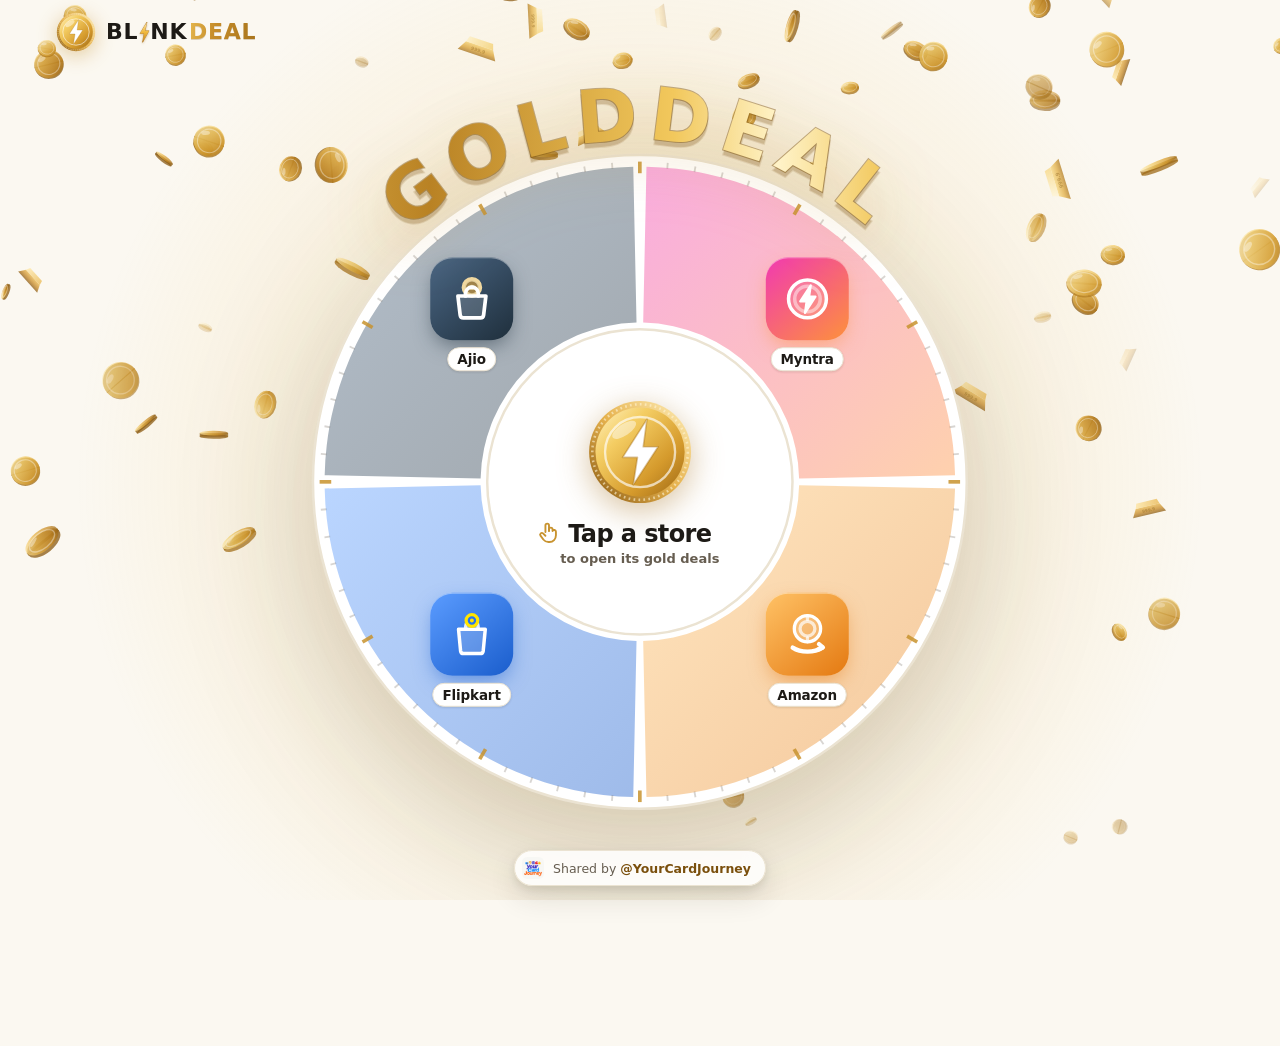
==== index.html @ 5eb225e1 "BlinkDeal hub: wheel of the four gold boards Co-Authored-By: Claude Opus 5.5 <noreply@anthropic.com>" ====
<!doctype html>
<html lang="en">
<head>
<meta charset="utf-8">
<meta name="viewport" content="width=device-width, initial-scale=1, viewport-fit=cover">
<title>BlinkDeal</title>
<meta name="description" content="Gold deals, unlocked in a blink. Myntra, Amazon, Flipkart and Ajio gold coin deals on one wheel – tap a store to see which coins beat today's gold rate.">
<link rel="canonical" href="https://blinkdeal.live/">
<meta name="theme-color" content="#fbf8f1" media="(prefers-color-scheme: light)">
<meta name="theme-color" content="#0e0c09" media="(prefers-color-scheme: dark)">

<!-- What a shared link shows (WhatsApp, Telegram, X, LinkedIn, iMessage). -->
<meta property="og:type" content="website">
<meta property="og:site_name" content="BlinkDeal">
<meta property="og:locale" content="en_IN">
<meta property="og:url" content="https://blinkdeal.live/">
<meta property="og:title" content="BlinkDeal ⚡ Gold deals, unlocked in a blink">
<meta property="og:description" content="Myntra · Amazon · Flipkart · Ajio – one tap to see which gold coins beat today's gold rate, before the deal is gone.">
<meta property="og:image" content="https://blinkdeal.live/og-image.jpg">
<meta property="og:image:type" content="image/jpeg">
<meta property="og:image:width" content="1200">
<meta property="og:image:height" content="630">
<meta property="og:image:alt" content="BlinkDeal – a gold wheel with Myntra, Amazon, Flipkart and Ajio">
<meta name="twitter:card" content="summary_large_image">
<meta name="twitter:title" content="BlinkDeal ⚡ Gold deals, unlocked in a blink">
<meta name="twitter:description" content="Myntra · Amazon · Flipkart · Ajio – one tap to see which gold coins beat today's gold rate.">
<meta name="twitter:image" content="https://blinkdeal.live/og-image.jpg">
<meta name="apple-mobile-web-app-title" content="BlinkDeal">
<link rel="icon" href="favicon.svg" type="image/svg+xml">
<link rel="apple-touch-icon" href="apple-touch-icon.png">
<link rel="preconnect" href="https://rsms.me/">
<link rel="stylesheet" href="https://rsms.me/inter/inter.css">
<link rel="stylesheet" href="style.css">
<script>
  // The page follows the device's own light/dark setting - no toggle.
  (function () {
    var m = matchMedia("(prefers-color-scheme: dark)"), d = document.documentElement;
    function set() { d.setAttribute("data-theme", m.matches ? "dark" : "light"); }
    set();
    if (m.addEventListener) m.addEventListener("change", set);
  })();
</script>
</head>
<body>

<!-- Gold drifting down behind everything. Scenery, not content. -->
<canvas class="hoard" id="hoard" aria-hidden="true"></canvas>

<!-- Gradients for the BlinkDeal.live coin (the mark itself is drawn by app.js). -->
<svg width="0" height="0" style="position:absolute" aria-hidden="true">
  <defs>
    <linearGradient id="coinFace" x1="0" y1="0" x2="1" y2="1">
      <stop offset="0" stop-color="#fff2c4"/>
      <stop offset=".3" stop-color="#f4cd63"/>
      <stop offset=".68" stop-color="#d59a2c"/>
      <stop offset="1" stop-color="#9c6715"/>
    </linearGradient>
    <linearGradient id="boltGold" x1="0" y1="0" x2="0" y2="1">
      <stop offset="0" stop-color="#ffe7a0"/>
      <stop offset=".5" stop-color="#f0b93e"/>
      <stop offset="1" stop-color="#c47f16"/>
    </linearGradient>
    <linearGradient id="coinRim" x1="0" y1="1" x2="1" y2="0">
      <stop offset="0" stop-color="#8a5a12"/>
      <stop offset=".5" stop-color="#e6b24e"/>
      <stop offset="1" stop-color="#fff0bd"/>
    </linearGradient>
  </defs>
</svg>

<header class="topbar">
  <a class="brand" href="./" aria-label="BlinkDeal home">
    <span class="brand-mark" aria-hidden="true" data-mark></span>
    <!-- The name blinks: BLINK's letters shut like an eyelid, twice; the I is a
         bolt that then strikes; and a flash of light runs across DEAL. -->
    <span class="wm" aria-hidden="true">
      <span class="wm-blink"><b>B</b><b>L</b><svg class="wm-bolt" viewBox="0 0 12 24"><path d="M8.6 1 1.2 13.4h4.4L3.9 23l7-12.6H6.5L8.6 1z"/></svg><b>N</b><b>K</b></span><span class="wm-deal">DEAL</span>
    </span>
  </a>
</header>

<main>
  <h1 class="sr-only">BlinkDeal – gold deals from Myntra, Amazon, Flipkart and Ajio</h1>

  <section class="stage" aria-label="Pick a store">
    <div class="wheel" id="wheel">

      <svg class="crown" viewBox="0 0 400 400" aria-hidden="true">
        <defs>
          <linearGradient id="foil" gradientUnits="userSpaceOnUse" x1="0" y1="0" x2="420" y2="0" spreadMethod="reflect">
            <stop offset="0"   stop-color="#b98224"/>
            <stop offset=".35" stop-color="#f2c85c"/>
            <stop offset=".5"  stop-color="#fff3c8"/>
            <stop offset=".65" stop-color="#f2c85c"/>
            <stop offset="1"   stop-color="#c68d2a"/>
            <animateTransform attributeName="gradientTransform" type="translate"
                              values="0 0; 420 0" dur="6s" repeatCount="indefinite"/>
          </linearGradient>
          <path id="crownArc" d="M -6 200 A 206 206 0 0 1 406 200"/>
        </defs>
        <text class="crown-word">
          <textPath href="#crownArc" startOffset="50%" text-anchor="middle">GOLDDEAL</textPath>
        </text>
      </svg>

      <div class="spin">
        <svg class="dial" viewBox="0 0 400 400" aria-hidden="true">
          <defs id="grads"></defs>
          <circle class="rim" cx="200" cy="200" r="197"/>
          <g class="segs"></g>
          <g class="ticks"></g>
          <circle class="inner" cx="200" cy="200" r="92"/>
        </svg>
        <div class="orbs" id="orbs"></div>
      </div>

      <!-- The centre says what to do. -->
      <div class="core">
        <span class="core-mark" aria-hidden="true">
          <span class="shock"></span><span class="shock s2"></span>
          <span class="core-coin" data-mark></span>
        </span>
        <p class="core-cta">
          <svg class="tap" viewBox="0 0 24 24" fill="none" stroke="currentColor" stroke-width="1.8" stroke-linecap="round" stroke-linejoin="round" aria-hidden="true">
            <path d="M9 11.5V5.2a1.7 1.7 0 0 1 3.4 0v5.3"/>
            <path d="M12.4 10.2V9a1.7 1.7 0 0 1 3.4 0v1.6M15.8 10.4a1.7 1.7 0 0 1 3.2.8v3.3c0 3.7-2.6 6.5-6.2 6.5h-.9c-2.2 0-3.6-.8-4.9-2.4L4.3 14.9a1.6 1.6 0 0 1 2.4-2.1L9 15"/>
          </svg>
          <b>Tap a store</b>
        </p>
        <p class="core-sub" id="coreSub">to open its gold deals</p>
      </div>
    </div>
  </section>
</main>

<footer class="site-credit">
  <span class="credit-pill">
    <img src="yourcardjourney.png" alt="" onerror="this.style.display='none'">
    <span>Shared by <a class="handle" href="https://yourcardjourney.store" rel="noopener">@YourCardJourney</a></span>
  </span>
</footer>

<script src="hoard.js"></script>
<script src="app.js"></script>
</body>
</html>
---- style.css ----
/* =========================================================================
   BlinkDeal.live - the front door to four gold boards.

   The wheel is the page. Everything else - the top bar, the gold drifting
   behind, the credit - is there to frame it, so the background is one even
   tone with a single round glow behind the dial, never bands.

   The hub wears gold (ivory by day, a near-black vault by night). The colour
   on the wheel is the four boards' own, so each quadrant already looks like
   the board it opens.
   ========================================================================= */

:root {
  --m3-primary:        #7a4f0c;
  --m3-primary-soft:   #c8932f;
  --m3-surface:        #fbf8f1;
  --m3-surface-1:      #ffffff;
  --m3-surface-2:      #f4efe4;
  --m3-on-surface:     #1d1a16;
  --m3-on-surface-var: #665d50;
  --m3-outline-var:    #ebe3d2;
  --glow:              rgba(240,196,98,.34);
  --seg-op: .42; --seg-op-lit: .78;
  --shadow-1: 0 1px 2px rgba(40,30,10,.08), 0 1px 3px rgba(40,30,10,.05);
  --shadow-2: 0 3px 8px rgba(40,30,10,.10), 0 12px 28px rgba(40,30,10,.12);
  --shadow-3: 0 16px 44px rgba(40,30,10,.22);
  --dial-shadow: drop-shadow(0 24px 40px rgba(60,40,10,.22));
  --font: "Inter", "Segoe UI", Roboto, system-ui, -apple-system, sans-serif;
  /* The wheel takes all the room the screen gives it. */
  --w: min(94vw, 720px, max(300px, calc((100svh - 150px) / 1.13)));
  --turn: 70s;
}

html[data-theme="dark"] {
  --m3-primary:        #e8b95a;
  --m3-primary-soft:   #c8932f;
  --m3-surface:        #0e0c09;
  --m3-surface-1:      #1a1712;
  --m3-surface-2:      #221e17;
  --m3-on-surface:     #f4eee3;
  --m3-on-surface-var: #aca290;
  --m3-outline-var:    #312b21;
  --glow:              rgba(232,185,90,.18);
  --seg-op: .5; --seg-op-lit: .9;
  --shadow-1: 0 1px 2px rgba(0,0,0,.45);
  --shadow-2: 0 4px 16px rgba(0,0,0,.5);
  --shadow-3: 0 18px 48px rgba(0,0,0,.65);
  --dial-shadow: drop-shadow(0 24px 50px rgba(0,0,0,.7));
  color-scheme: dark;
}

* { box-sizing: border-box; }
/* One screen, no scrolling: the wheel is sized to fit whatever screen it is on. */
html, body { margin: 0; height: 100%; overflow: hidden; overscroll-behavior: none; }
body {
  height: 100vh; height: 100svh;
  display: flex; flex-direction: column;
  font-family: var(--font);
  font-feature-settings: "cv11", "ss01";
  color: var(--m3-on-surface);
  background: var(--m3-surface);
  -webkit-font-smoothing: antialiased;
  overflow-x: hidden;
}
a { color: inherit; text-decoration: none; }
.sr-only { position: absolute; width: 1px; height: 1px; overflow: hidden; clip: rect(0 0 0 0); white-space: nowrap; }

.hoard { position: fixed; inset: 0; width: 100%; height: 100%; z-index: 0; pointer-events: none; }

/* ---- Top bar ---------------------------------------------------------- */
.topbar {
  position: relative; z-index: 3;
  display: flex; align-items: center; justify-content: space-between;
  height: 64px; padding: 0 max(16px, env(safe-area-inset-left)) 0 max(16px, env(safe-area-inset-right));
  max-width: 1200px; width: 100%; margin: 0 auto;
}
.brand { display: flex; align-items: center; gap: 10px; }
.brand-mark { position: relative; width: 40px; height: 40px; display: block;
              filter: drop-shadow(0 4px 10px rgba(200,147,47,.45));
              transition: transform .25s cubic-bezier(.3,1.6,.5,1); }
.brand:hover .brand-mark { transform: scale(1.06); }
/* ---- The wordmark ------------------------------------------------------
   BLINK in ink, DEAL in gold. Every few seconds the name does what it says:
   BLINK's letters shut and open like an eyelid - twice, quickly - then the I,
   which is a lightning bolt, strikes with a flash, and a band of light runs
   across DEAL. One 5-second loop, so the three beats always land in order. */
.wm {
  display: inline-flex; align-items: center;
  font-size: 22px; font-weight: 900; letter-spacing: .035em; line-height: 1;
  font-feature-settings: "ss01", "cv05";
}
.wm-blink { display: inline-flex; align-items: center; color: var(--m3-on-surface); }
.wm-blink b { display: inline-block; font-weight: 900; transform-origin: 50% 55%;
              animation: eyelid 5s cubic-bezier(.4,0,.2,1) infinite; }
.wm-bolt {
  width: .5em; height: 1.02em; margin: 0 .03em 0 .01em;
  fill: url(#boltGold);
  stroke: #a86a10; stroke-width: .7; stroke-linejoin: round; paint-order: stroke;
  overflow: visible; transform-origin: 50% 50%;
  filter: drop-shadow(0 1px 1px rgba(140,90,10,.35));
  animation: bolt-strike 5s cubic-bezier(.22,1,.36,1) infinite;
}
.wm-deal {
  margin-left: .08em;
  background: linear-gradient(100deg, #b98224 0%, #e2a93a 30%, #fff4cc 46%, #f2c85c 54%, #c68d2a 75%, #a8741c 100%);
  background-size: 260% 100%; background-position: 100% 0;
  -webkit-background-clip: text; background-clip: text; color: transparent;
  filter: drop-shadow(0 1px 0 rgba(122,79,12,.25));
  animation: deal-flash 5s ease-in-out infinite;
}
html[data-theme="dark"] .wm-deal { filter: drop-shadow(0 0 10px rgba(232,185,90,.3)); }
.brand:hover .wm-blink b, .brand:hover .wm-bolt, .brand:hover .wm-deal { animation-duration: 2.2s; }

@keyframes eyelid {
  0%, 62%, 66.5%, 69%, 73%, 100% { transform: scaleY(1); }
  64%, 71% { transform: scaleY(.08); }
}
@keyframes bolt-strike {
  0%, 74% { transform: none; filter: drop-shadow(0 1px 1px rgba(140,90,10,.35)); }
  77% { transform: scale(1.45) rotate(-10deg); filter: drop-shadow(0 0 5px #ffd76a) drop-shadow(0 0 12px rgba(255,200,80,.9)) brightness(1.25); }
  81% { transform: scale(.92) rotate(3deg); }
  86%, 100% { transform: none; filter: drop-shadow(0 1px 1px rgba(140,90,10,.35)); }
}
@keyframes deal-flash {
  0%, 76% { background-position: 100% 0; }
  92%, 100% { background-position: 0% 0; }
}

/* ---- Stage ------------------------------------------------------------ */
main { position: relative; z-index: 1; flex: 1; display: flex; align-items: center; justify-content: center;
       overflow-x: clip; overflow-y: visible; }
.stage {
  position: relative; display: grid; place-items: center;
  padding: calc(var(--w) * .115) 0 76px;
  animation: rise 1s cubic-bezier(.2, .9, .25, 1.08) .15s both;
}
/* One round glow behind the dial - the only colour the background carries. */
.stage::before {
  content: ""; position: absolute; left: 50%; top: calc(var(--w) * .115 + var(--w) / 2);
  width: calc(var(--w) * 1.7); height: calc(var(--w) * 1.7);
  transform: translate(-50%, -50%); border-radius: 50%;
  background: radial-gradient(closest-side, var(--glow), transparent);
  pointer-events: none; z-index: -1;
}

.wheel { position: relative; width: var(--w); height: var(--w); }

/* The name rides above the rim, still while the wheel turns under it. */
.crown { position: absolute; inset: 0; width: 100%; height: 100%; overflow: visible; z-index: 2; pointer-events: none; }
.crown-word {
  font-family: var(--font); font-weight: 900; font-size: 44px; letter-spacing: .12em;
  fill: url(#foil);
  stroke: rgba(122,79,12,.45); stroke-width: 1.2px; paint-order: stroke;
  filter: drop-shadow(0 3px 0 rgba(122,79,12,.3)) drop-shadow(0 10px 18px rgba(200,147,47,.35));
}
html[data-theme="dark"] .crown-word {
  stroke: rgba(0,0,0,.45);
  filter: drop-shadow(0 3px 0 rgba(0,0,0,.55)) drop-shadow(0 0 22px rgba(232,185,90,.35));
}

.spin { position: absolute; inset: 0; animation: turn var(--turn) linear infinite; }
.dial { position: absolute; inset: 0; width: 100%; height: 100%; overflow: visible; }
.dial .rim { fill: var(--m3-surface-1); stroke: var(--m3-outline-var); stroke-width: 1.5; filter: var(--dial-shadow); }
.dial .seg { opacity: var(--seg-op); transition: opacity .6s; }
.dial .seg.lit { opacity: var(--seg-op-lit); }
.dial .tick { stroke: var(--m3-on-surface-var); stroke-width: 1.1; opacity: .25; }
.dial .tick.major { stroke: var(--m3-primary-soft); stroke-width: 2.2; opacity: .85; }
.dial .inner { fill: var(--m3-surface-1); stroke: var(--m3-outline-var); stroke-width: 1.5; }

/* Pause the wheel whenever someone is pointing at it. */
.wheel:hover .spin, .wheel:hover .orb-face,
.wheel:focus-within .spin, .wheel:focus-within .orb-face { animation-play-state: paused; }

/* ---- The stores ------------------------------------------------------- */
.orbs { position: absolute; inset: 0; }
.orb {
  --size: calc(var(--w) * .2);
  position: absolute; left: 50%; top: 50%;
  width: var(--size); height: var(--size);
  margin: calc(var(--size) / -2) 0 0 calc(var(--size) / -2);
  transform: rotate(var(--a)) translateY(calc(var(--w) * -.3575)) rotate(calc(-1 * var(--a)));
}
.orb-face {
  position: relative; display: flex; flex-direction: column; align-items: center; justify-content: center;
  width: 100%; height: 100%;
  animation: turn var(--turn) linear infinite reverse;
  outline: none; cursor: pointer;
  -webkit-tap-highlight-color: transparent;
}

/* The icon: the board's own mark on the board's own gradient. */
.orb-icon {
  position: relative; display: grid; place-items: center;
  width: 62%; aspect-ratio: 1; border-radius: 27%;
  background: linear-gradient(140deg, var(--c1), var(--c2));
  box-shadow: 0 8px 20px -4px color-mix(in srgb, var(--c2) 55%, transparent), inset 0 1px 0 rgba(255,255,255,.4);
  overflow: hidden;
  transition: transform .35s cubic-bezier(.3,1.5,.5,1), box-shadow .35s;
}
.orb-icon svg { width: 60%; height: 60%; overflow: visible; }
.orb-icon::after {                               /* foil sweep, as on each board */
  content: ""; position: absolute; inset: -40%;
  background: linear-gradient(100deg, transparent 42%, rgba(255,255,255,.6) 50%, transparent 58%);
  transform: translateX(-120%); opacity: 0;
}
/* A ripple that says "press me". */
.orb-face::before {
  content: ""; position: absolute; left: 50%; top: 50%;
  width: 62%; aspect-ratio: 1; border-radius: 30%;
  transform: translate(-50%, -62%) scale(1);
  border: 2px solid var(--c2); opacity: 0; pointer-events: none;
}

.orb-name {
  position: relative;
  display: inline-flex; align-items: center; gap: 5px;
  margin-top: 6%; padding: 3px 9px; border-radius: 999px;
  font-size: clamp(10.5px, calc(var(--w) * .022), 13.5px); font-weight: 750; letter-spacing: -.01em;
  white-space: nowrap;
  background: var(--m3-surface-1); border: 1px solid var(--m3-outline-var);
  box-shadow: var(--shadow-1);
  transition: background .3s, color .3s, border-color .3s, box-shadow .3s;
}
.orb-name .go { width: 0; height: 1em; opacity: 0; margin-left: -5px; transition: width .3s, opacity .3s, margin .3s; }

/* The spotlit store, and any store under the pointer. */
.orb.play .orb-icon, .orb-face:hover .orb-icon, .orb-face:focus-visible .orb-icon {
  transform: scale(1.08) translateY(-2px);
  box-shadow: 0 14px 30px -6px color-mix(in srgb, var(--c2) 70%, transparent), 0 0 0 5px color-mix(in srgb, var(--c1) 28%, transparent);
}
.orb.play .orb-icon::after, .orb-face:hover .orb-icon::after { animation: foil .7s cubic-bezier(.3,.7,.3,1) .1s both; }
.orb.play .orb-face::before { animation: ripple 1.4s ease-out .15s both; }
.orb.play .orb-name, .orb-face:hover .orb-name, .orb-face:focus-visible .orb-name {
  color: #fff; border-color: transparent;
  background: linear-gradient(135deg, var(--c1), var(--c2));
  box-shadow: 0 6px 16px -4px color-mix(in srgb, var(--c2) 60%, transparent);
}
.orb.play .orb-name .go, .orb-face:hover .orb-name .go, .orb-face:focus-visible .orb-name .go {
  width: 1em; opacity: 1; margin-left: 0;
}
.orb-face:focus-visible .orb-name { outline: 2px solid var(--m3-primary); outline-offset: 2px; }

/* ---- Each board's own motion ------------------------------------------ */
.my-rim, .my-bolt, .am-roll, .fk-coin, .fk-bag, .aj-coin, .aj-bag { transform-box: fill-box; transform-origin: center; }
.aj-coin { transform-origin: center bottom; }
.am-smile, .am-tip { stroke-dasharray: 40; stroke-dashoffset: 0; }

.orb.play .my-rim,  .orb-face:hover .my-rim  { animation: my-ring .6s cubic-bezier(.22,1,.36,1) both; }
.orb.play .my-bolt, .orb-face:hover .my-bolt { animation: my-strike .6s cubic-bezier(.22,1,.36,1) both; }
.orb.play .am-roll,  .orb-face:hover .am-roll  { animation: am-rollin .75s cubic-bezier(.22,1,.36,1) both; }
.orb.play .am-smile, .orb-face:hover .am-smile { animation: am-draw .55s cubic-bezier(.3,.7,.3,1) .12s both; }
.orb.play .am-tip,   .orb-face:hover .am-tip   { animation: am-draw .3s ease .5s both; }
.orb.play .fk-coin, .orb-face:hover .fk-coin { animation: fk-drop .9s cubic-bezier(.5,0,.8,.4) both; }
.orb.play .fk-bag,  .orb-face:hover .fk-bag  { animation: fk-bounce .5s cubic-bezier(.22,1,.36,1) .5s both; }
.orb.play .aj-coin, .orb-face:hover .aj-coin { animation: aj-drop .65s cubic-bezier(.34,1.4,.44,1) both; }
.orb.play .aj-bag,  .orb-face:hover .aj-bag  { animation: aj-settle .5s cubic-bezier(.3,.7,.3,1) .3s both; }

@keyframes my-ring   { 0% { transform: scale(.82); opacity: .35; } 60% { transform: scale(1.07); opacity: 1; } 100% { transform: scale(1); } }
@keyframes my-strike { 0% { opacity: .15; transform: scale(.7) translateY(-2px); } 40% { opacity: 1; transform: scale(1.22); }
                       70% { opacity: .55; transform: scale(.97); } 100% { opacity: 1; transform: scale(1); } }
@keyframes am-rollin { 0% { transform: translateX(-7px) rotate(-150deg); opacity: .4; } 100% { transform: none; opacity: 1; } }
@keyframes am-draw   { 0% { stroke-dashoffset: 40; opacity: .3; } 100% { stroke-dashoffset: 0; opacity: 1; } }
/* Flipkart's coin drops into the bag, then a fresh one appears on top. */
@keyframes fk-drop   { 0% { transform: translateY(-4px) rotate(-20deg); } 55% { transform: translateY(7px) rotate(10deg); opacity: 1; }
                       62% { transform: translateY(9px); opacity: 0; } 80% { transform: translateY(-3px) scale(.6); opacity: 0; }
                       100% { transform: none; opacity: 1; } }
@keyframes fk-bounce { 0% { transform: scaleY(1); } 35% { transform: scaleY(.88) translateY(1px); } 70% { transform: scaleY(1.05); } 100% { transform: scaleY(1); } }
@keyframes aj-drop   { 0% { transform: translateY(-4px) rotate(-14deg); opacity: .55; } 60% { transform: translateY(5px) rotate(4deg); opacity: 1; } 100% { transform: translateY(0); } }
@keyframes aj-settle { 0% { transform: scaleY(1); } 40% { transform: scaleY(.94) translateY(1px); } 100% { transform: none; } }

/* ---- The centre ------------------------------------------------------- */
.core {
  position: absolute; left: 50%; top: 50%;
  width: calc(var(--w) * .44); height: calc(var(--w) * .44);
  transform: translate(-50%, -50%);
  display: flex; flex-direction: column; align-items: center; justify-content: center;
  text-align: center; pointer-events: none;
}
.core-mark { position: relative; width: calc(var(--w) * .16); aspect-ratio: 1; margin-bottom: calc(var(--w) * .022); }
.core-coin { position: absolute; inset: 0; display: block; filter: drop-shadow(0 8px 16px rgba(160,105,20,.4)); }
.core-coin svg, .brand-mark svg { width: 100%; height: 100%; display: block; overflow: visible; }
/* Shockwaves off the coin each time the bolt strikes. */
.shock {
  position: absolute; inset: 0; border-radius: 50%;
  border: 2px solid #e6b24e; opacity: 0;
  animation: shock 3.6s cubic-bezier(.1,.7,.3,1) infinite;
}
.shock.s2 { animation-delay: .18s; border-width: 1.5px; }

/* The hand hangs off to the left, so the words themselves centre under the coin. */
.core-cta {
  position: relative; margin: 0;
  font-size: clamp(14px, calc(var(--w) * .038), 24px); font-weight: 850; letter-spacing: -.025em;
}
.core-cta .tap { position: absolute; right: calc(100% + .3em); top: 50%; margin-top: -.55em;
                 width: 1.05em; height: 1.05em; color: var(--m3-primary-soft); transform-origin: 40% 80%;
                 animation: tap 1.6s ease-in-out infinite; }
.core-sub {
  margin: 3px 0 0; font-size: clamp(10.5px, calc(var(--w) * .022), 13px); font-weight: 600;
  color: var(--m3-on-surface-var);
}

/* ---- The BlinkDeal.live coin: every few seconds the bolt strikes. ------ */
.hb-bolt, .hb-ring, .hb-mill { transform-box: fill-box; transform-origin: center; }
[data-mark] .hb-bolt { animation: hb-strike 3.6s cubic-bezier(.22,1,.36,1) infinite; }
[data-mark] .hb-ring { animation: hb-ring 3.6s cubic-bezier(.22,1,.36,1) infinite; }
[data-mark] .hb-mill { animation: turn 24s linear infinite; }
.brand-mark .hb-bolt, .brand-mark .hb-ring { animation-delay: 1.8s; }

@keyframes hb-strike { 0%, 70% { transform: none; filter: none; }
                       74% { transform: scale(1.28) rotate(-6deg); filter: drop-shadow(0 0 6px #fff) brightness(1.2); }
                       80% { transform: scale(.94); opacity: .6; }
                       88%, 100% { transform: none; opacity: 1; filter: none; } }
@keyframes hb-ring   { 0%, 70% { transform: none; } 76% { transform: scale(1.12); stroke-opacity: 1; } 90%, 100% { transform: none; } }
@keyframes shock     { 0%, 72% { transform: scale(1); opacity: 0; } 74% { opacity: .9; } 100% { transform: scale(1.9); opacity: 0; } }

/* ---- Credit ----------------------------------------------------------- */
.site-credit {
  position: fixed; left: 0; right: 0; bottom: calc(14px + env(safe-area-inset-bottom)); z-index: 3;
  display: flex; justify-content: center; pointer-events: none;
  animation: fadeUp .8s 1.2s both;
}
.credit-pill {
  display: inline-flex; align-items: center; gap: 9px; pointer-events: auto;
  padding: 6px 14px 6px 7px; border-radius: 999px;
  font-size: 12.5px; color: var(--m3-on-surface-var);
  background: color-mix(in srgb, var(--m3-surface-1) 86%, transparent);
  border: 1px solid var(--m3-outline-var); box-shadow: var(--shadow-2);
  backdrop-filter: blur(10px) saturate(1.3); -webkit-backdrop-filter: blur(10px) saturate(1.3);
}
.credit-pill img { height: 22px; width: auto; border-radius: 5px; }
.credit-pill .handle { color: var(--m3-primary); font-weight: 700; }

/* ---- Motion ----------------------------------------------------------- */
@keyframes turn   { to { transform: rotate(360deg); } }
@keyframes foil   { 0% { transform: translateX(-120%); opacity: 0; } 35% { opacity: 1; } 100% { transform: translateX(120%); opacity: 0; } }
@keyframes ripple { 0% { transform: translate(-50%, -62%) scale(1); opacity: .8; } 100% { transform: translate(-50%, -62%) scale(1.55); opacity: 0; } }
@keyframes beat   { 0%, 100% { transform: scale(1); opacity: 1; } 50% { transform: scale(.55); opacity: .6; } }
@keyframes tap    { 0%, 55%, 100% { transform: none; } 25% { transform: translateY(2px) rotate(-8deg) scale(.92); } }
@keyframes sheen  { 0%, 100% { background-position: 0% 0; } 50% { background-position: 100% 0; } }
@keyframes rise   { from { opacity: 0; transform: translateY(40px) scale(.9); } to { opacity: 1; transform: none; } }
@keyframes fadeUp { from { opacity: 0; transform: translateY(10px); } to { opacity: 1; transform: none; } }

@media (prefers-reduced-motion: reduce) {
  *, *::before, *::after { animation: none !important; transition: none !important; }
}
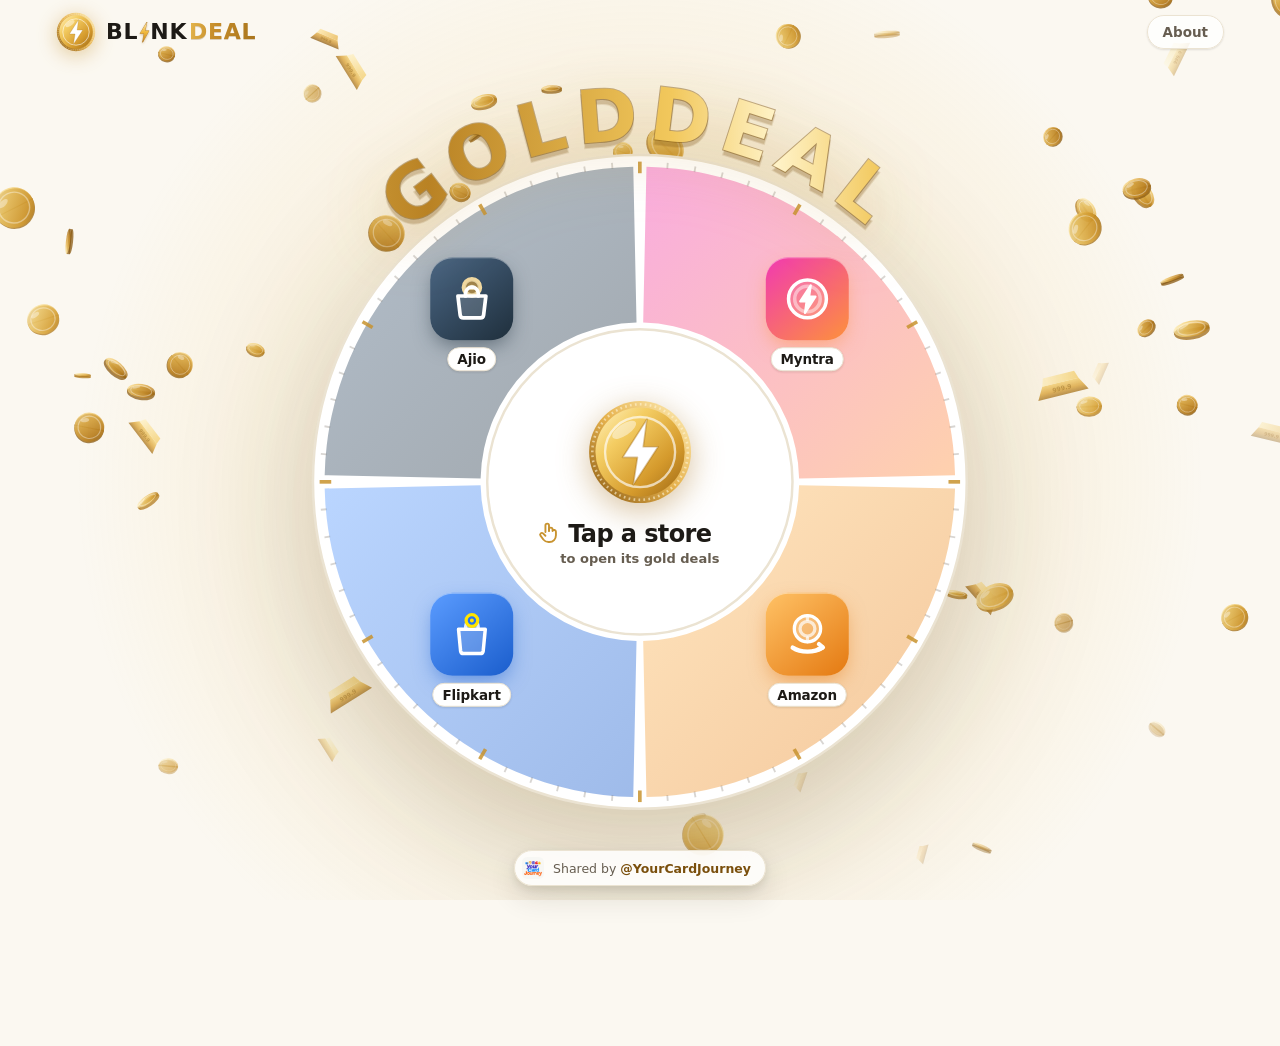
==== commit e1d33445: "Add About page, search markup, sitemap and Analytics hook Co-Authored-By: Claude Opus 5.5 <noreply@a" ====
--- a/index.html
+++ b/index.html
@@ -26,6 +26,39 @@
 <meta name="twitter:description" content="Myntra · Amazon · Flipkart · Ajio – one tap to see which gold coins beat today's gold rate.">
 <meta name="twitter:image" content="https://blinkdeal.live/og-image.jpg">
 <meta name="apple-mobile-web-app-title" content="BlinkDeal">
+<script type="application/ld+json">
+{
+  "@context": "https://schema.org",
+  "@graph": [
+    {
+      "@type": "WebSite",
+      "@id": "https://blinkdeal.live/#site",
+      "url": "https://blinkdeal.live/",
+      "name": "BlinkDeal",
+      "alternateName": "blinkdeal.live",
+      "description": "Gold deals, unlocked in a blink. Myntra, Amazon, Flipkart and Ajio gold coin deals on one wheel, each priced against today's gold rate.",
+      "inLanguage": "en-IN",
+      "publisher": { "@id": "https://yourcardjourney.store/#org" }
+    },
+    {
+      "@type": "Organization",
+      "@id": "https://yourcardjourney.store/#org",
+      "name": "YourCardJourney",
+      "url": "https://yourcardjourney.store/"
+    },
+    {
+      "@type": "ItemList",
+      "name": "Gold deal boards",
+      "itemListElement": [
+        { "@type": "SiteNavigationElement", "position": 1, "name": "Myntra gold coin deals (BlinkDeal)", "url": "https://blinkdeal.yourcardjourney.store/" },
+        { "@type": "SiteNavigationElement", "position": 2, "name": "Amazon gold deals", "url": "https://amazongold.yourcardjourney.store/" },
+        { "@type": "SiteNavigationElement", "position": 3, "name": "Flipkart gold deals", "url": "https://flipkartgold.yourcardjourney.store/" },
+        { "@type": "SiteNavigationElement", "position": 4, "name": "Ajio gold deals", "url": "https://ajiogold.yourcardjourney.store/" }
+      ]
+    }
+  ]
+}
+</script>
 <link rel="icon" href="favicon.svg" type="image/svg+xml">
 <link rel="apple-touch-icon" href="apple-touch-icon.png">
 <link rel="preconnect" href="https://rsms.me/">
@@ -77,6 +110,7 @@
       <span class="wm-blink"><b>B</b><b>L</b><svg class="wm-bolt" viewBox="0 0 12 24"><path d="M8.6 1 1.2 13.4h4.4L3.9 23l7-12.6H6.5L8.6 1z"/></svg><b>N</b><b>K</b></span><span class="wm-deal">DEAL</span>
     </span>
   </a>
+  <a class="about-pill" href="about/">About</a>
 </header>
 
 <main>
@@ -142,5 +176,6 @@
 
 <script src="hoard.js"></script>
 <script src="app.js"></script>
+<script src="analytics.js"></script>
 </body>
 </html>
--- a/style.css
+++ b/style.css
@@ -126,6 +126,16 @@
   92%, 100% { background-position: 0% 0; }
 }
 
+/* A quiet way to the About page - never louder than the wheel. */
+.about-pill {
+  display: inline-flex; align-items: center; height: 34px; padding: 0 15px; border-radius: 999px;
+  font-size: 13.5px; font-weight: 700; color: var(--m3-on-surface-var);
+  background: color-mix(in srgb, var(--m3-surface-1) 80%, transparent);
+  border: 1px solid var(--m3-outline-var); box-shadow: var(--shadow-1);
+  transition: color .2s, transform .2s, box-shadow .2s;
+}
+.about-pill:hover { color: var(--m3-on-surface); transform: translateY(-1px); box-shadow: var(--shadow-2); }
+
 /* ---- Stage ------------------------------------------------------------ */
 main { position: relative; z-index: 1; flex: 1; display: flex; align-items: center; justify-content: center;
        overflow-x: clip; overflow-y: visible; }
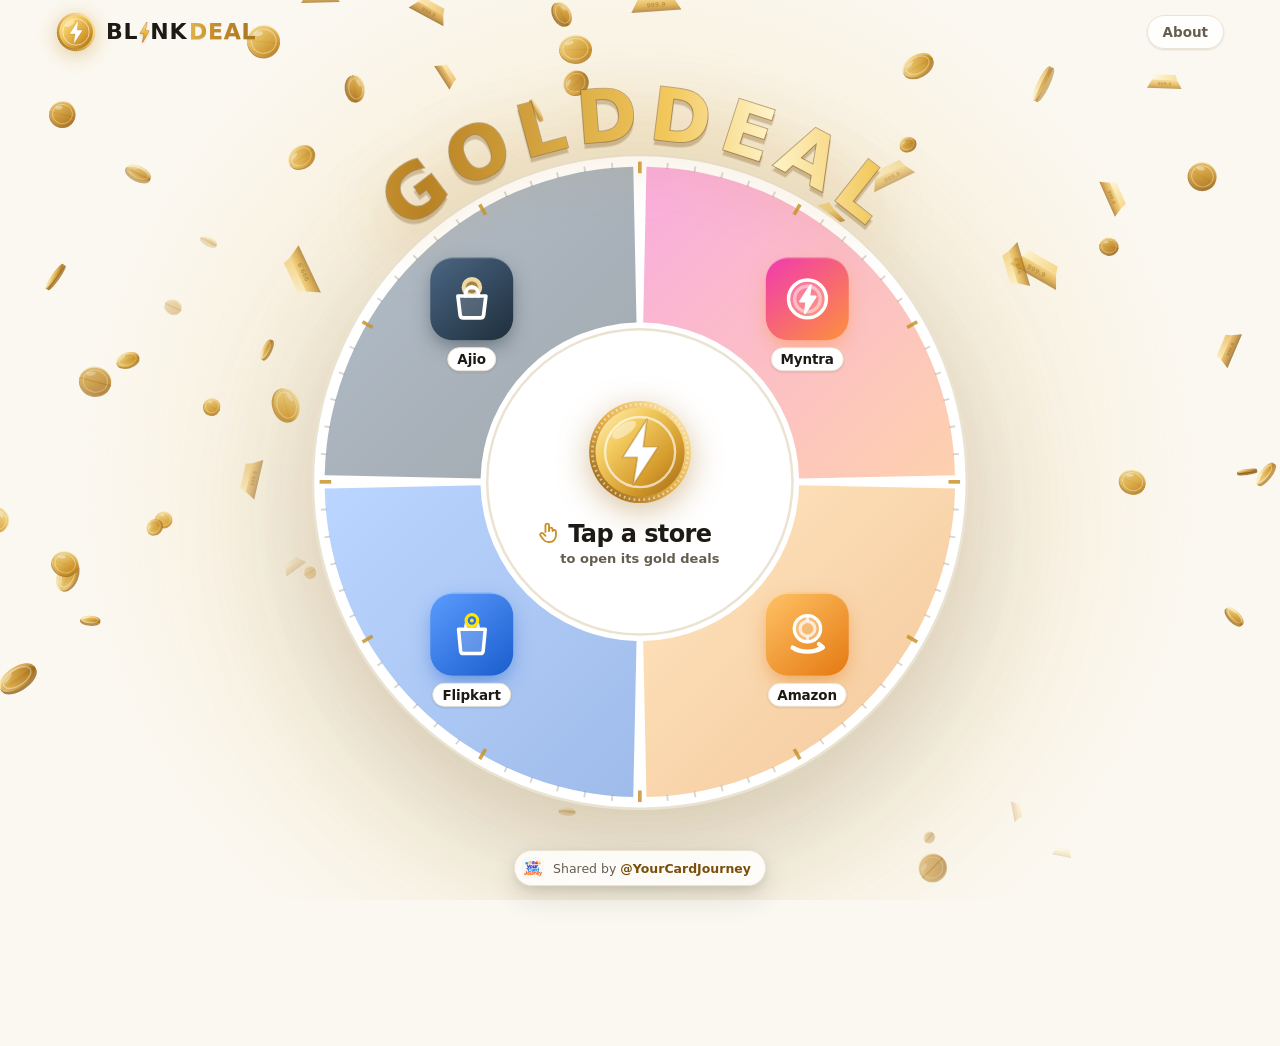
==== commit 83197c6d: "Add store and credit card gold deal guides for search Co-Authored-By: Claude Opus 5.5 <noreply@anthr" ====
--- a/index.html
+++ b/index.html
@@ -4,7 +4,7 @@
 <meta charset="utf-8">
 <meta name="viewport" content="width=device-width, initial-scale=1, viewport-fit=cover">
 <title>BlinkDeal</title>
-<meta name="description" content="Gold deals, unlocked in a blink. Myntra, Amazon, Flipkart and Ajio gold coin deals on one wheel – tap a store to see which coins beat today's gold rate.">
+<meta name="description" content="Gold deals, unlocked in a blink. Gold coin offers, coupons and credit card deals from Myntra, Amazon, Flipkart and Ajio on one wheel – tap a store to see which coins beat today's gold rate.">
 <link rel="canonical" href="https://blinkdeal.live/">
 <meta name="theme-color" content="#fbf8f1" media="(prefers-color-scheme: light)">
 <meta name="theme-color" content="#0e0c09" media="(prefers-color-scheme: dark)">
@@ -36,7 +36,7 @@
       "url": "https://blinkdeal.live/",
       "name": "BlinkDeal",
       "alternateName": "blinkdeal.live",
-      "description": "Gold deals, unlocked in a blink. Myntra, Amazon, Flipkart and Ajio gold coin deals on one wheel, each priced against today's gold rate.",
+      "description": "Gold deals, unlocked in a blink. Gold coin offers, coupons and credit card deals from Myntra, Amazon, Flipkart and Ajio on one wheel, each priced against today's gold rate.",
       "inLanguage": "en-IN",
       "publisher": { "@id": "https://yourcardjourney.store/#org" }
     },
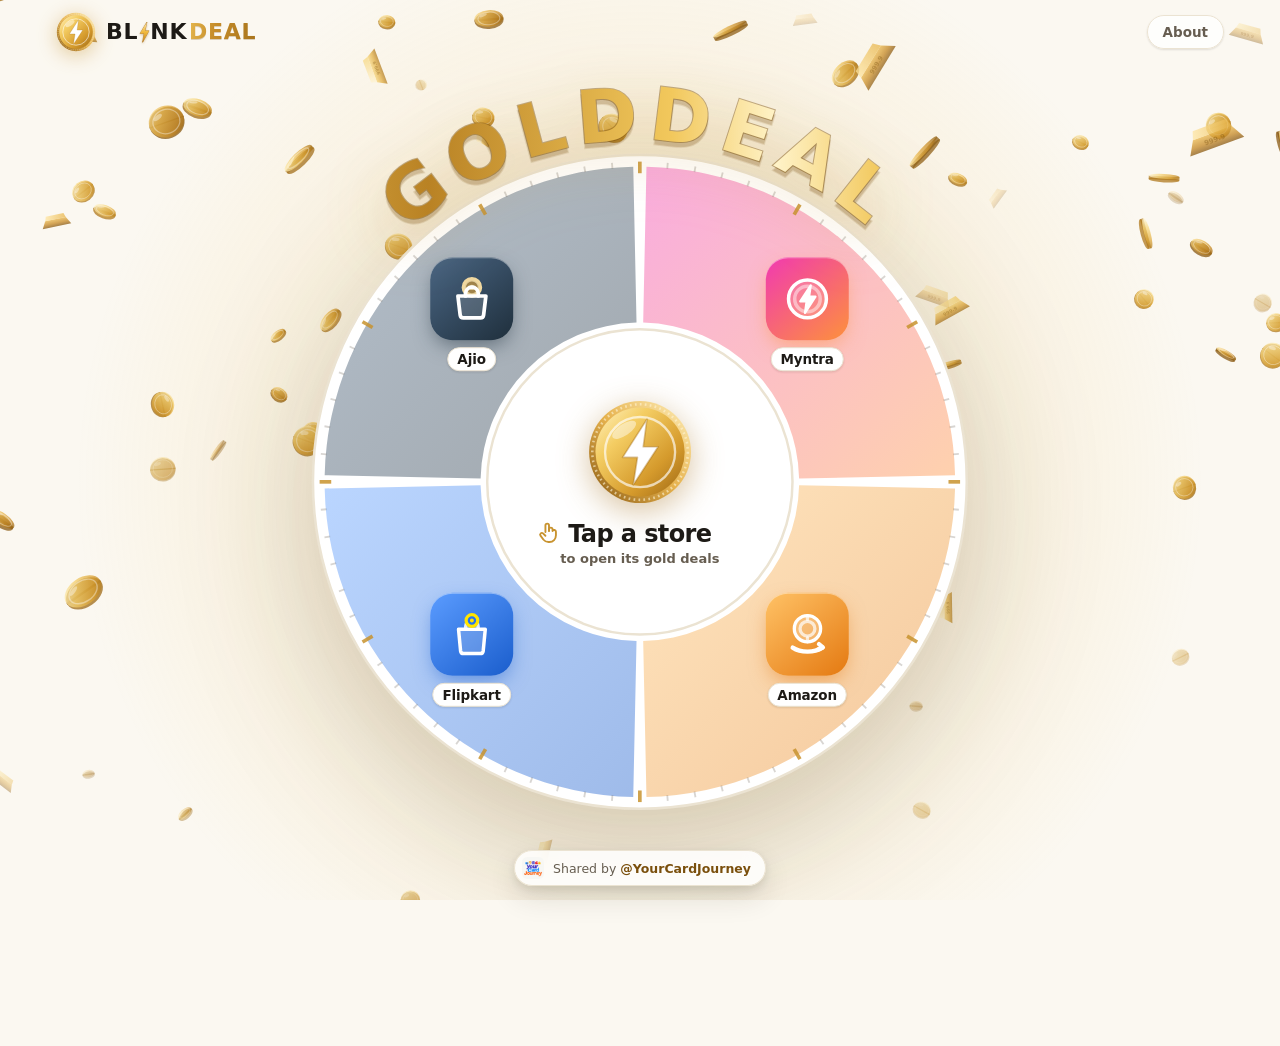
==== commit a780ce20: "Lead search copy with credit card gold deals Co-Authored-By: Claude Opus 5.5 <noreply@anthropic.com>" ====
--- a/index.html
+++ b/index.html
@@ -4,7 +4,7 @@
 <meta charset="utf-8">
 <meta name="viewport" content="width=device-width, initial-scale=1, viewport-fit=cover">
 <title>BlinkDeal</title>
-<meta name="description" content="Gold deals, unlocked in a blink. Gold coin offers, coupons and credit card deals from Myntra, Amazon, Flipkart and Ajio on one wheel – tap a store to see which coins beat today's gold rate.">
+<meta name="description" content="Credit card gold deals, unlocked in a blink. Credit card offers, coupons and flash deals on gold coins from Myntra, Amazon, Flipkart and Ajio on one wheel – see which gold coins beat today's gold rate.">
 <link rel="canonical" href="https://blinkdeal.live/">
 <meta name="theme-color" content="#fbf8f1" media="(prefers-color-scheme: light)">
 <meta name="theme-color" content="#0e0c09" media="(prefers-color-scheme: dark)">
@@ -15,7 +15,7 @@
 <meta property="og:locale" content="en_IN">
 <meta property="og:url" content="https://blinkdeal.live/">
 <meta property="og:title" content="BlinkDeal ⚡ Gold deals, unlocked in a blink">
-<meta property="og:description" content="Myntra · Amazon · Flipkart · Ajio – one tap to see which gold coins beat today's gold rate, before the deal is gone.">
+<meta property="og:description" content="Credit card gold deals on Myntra · Amazon · Flipkart · Ajio – one tap to see which gold coins beat today's gold rate, before the deal is gone.">
 <meta property="og:image" content="https://blinkdeal.live/og-image.jpg">
 <meta property="og:image:type" content="image/jpeg">
 <meta property="og:image:width" content="1200">
@@ -35,8 +35,8 @@
       "@id": "https://blinkdeal.live/#site",
       "url": "https://blinkdeal.live/",
       "name": "BlinkDeal",
-      "alternateName": "blinkdeal.live",
-      "description": "Gold deals, unlocked in a blink. Gold coin offers, coupons and credit card deals from Myntra, Amazon, Flipkart and Ajio on one wheel, each priced against today's gold rate.",
+      "alternateName": ["blinkdeal.live", "BlinkDeal credit card gold deals"],
+      "description": "Credit card gold deals, unlocked in a blink. Credit card offers, coupons and flash deals on gold coins from Myntra, Amazon, Flipkart and Ajio on one wheel, each priced against today's gold rate.",
       "inLanguage": "en-IN",
       "publisher": { "@id": "https://yourcardjourney.store/#org" }
     },
@@ -48,12 +48,13 @@
     },
     {
       "@type": "ItemList",
-      "name": "Gold deal boards",
+      "name": "Credit card gold deals",
       "itemListElement": [
-        { "@type": "SiteNavigationElement", "position": 1, "name": "Myntra gold coin deals (BlinkDeal)", "url": "https://blinkdeal.yourcardjourney.store/" },
-        { "@type": "SiteNavigationElement", "position": 2, "name": "Amazon gold deals", "url": "https://amazongold.yourcardjourney.store/" },
-        { "@type": "SiteNavigationElement", "position": 3, "name": "Flipkart gold deals", "url": "https://flipkartgold.yourcardjourney.store/" },
-        { "@type": "SiteNavigationElement", "position": 4, "name": "Ajio gold deals", "url": "https://ajiogold.yourcardjourney.store/" }
+        { "@type": "SiteNavigationElement", "position": 1, "name": "Credit card gold deals – guide", "url": "https://blinkdeal.live/credit-card-gold-deals/" },
+        { "@type": "SiteNavigationElement", "position": 2, "name": "Myntra gold coin deals (BlinkDeal)", "url": "https://blinkdeal.yourcardjourney.store/" },
+        { "@type": "SiteNavigationElement", "position": 3, "name": "Amazon gold deals", "url": "https://amazongold.yourcardjourney.store/" },
+        { "@type": "SiteNavigationElement", "position": 4, "name": "Flipkart gold deals", "url": "https://flipkartgold.yourcardjourney.store/" },
+        { "@type": "SiteNavigationElement", "position": 5, "name": "Ajio gold deals", "url": "https://ajiogold.yourcardjourney.store/" }
       ]
     }
   ]
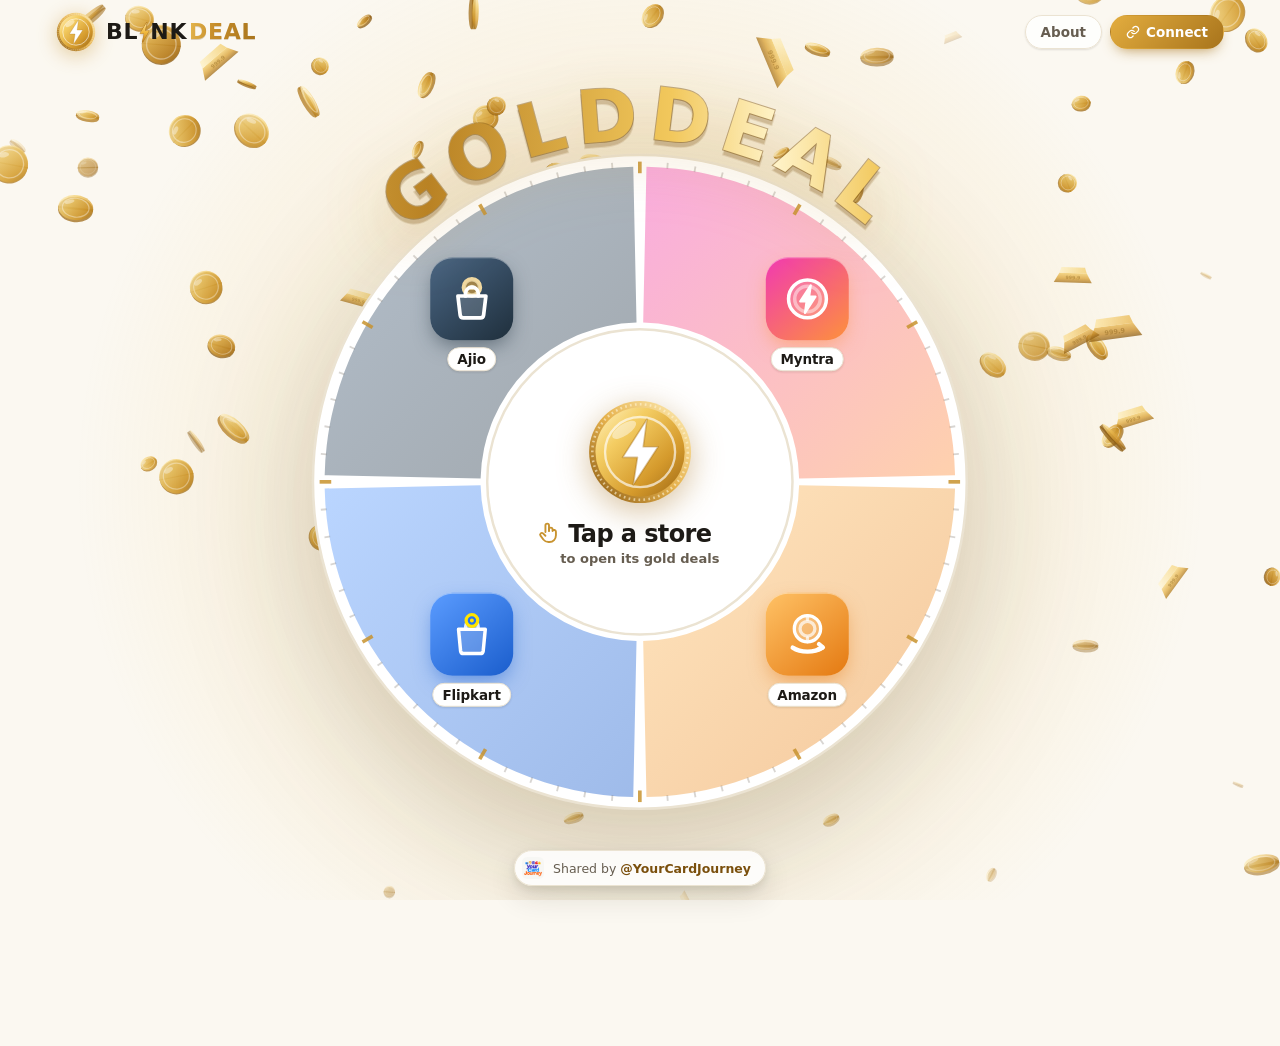
==== commit 2640dbc6: "Add Connect button beside About (YourCardJourney social page) Co-Authored-By: Claude Opus 5.5 <norep" ====
--- a/index.html
+++ b/index.html
@@ -111,7 +111,13 @@
       <span class="wm-blink"><b>B</b><b>L</b><svg class="wm-bolt" viewBox="0 0 12 24"><path d="M8.6 1 1.2 13.4h4.4L3.9 23l7-12.6H6.5L8.6 1z"/></svg><b>N</b><b>K</b></span><span class="wm-deal">DEAL</span>
     </span>
   </a>
-  <a class="about-pill" href="about/">About</a>
+  <nav class="top-links">
+    <a class="about-pill" href="about/">About</a>
+    <a class="about-pill connect" href="https://yourcardjourney.store/social.html">
+      <svg viewBox="0 0 24 24" fill="none" stroke="currentColor" stroke-width="2.2" stroke-linecap="round" stroke-linejoin="round" aria-hidden="true"><path d="M10 13a5 5 0 0 0 7.5.5l3-3a5 5 0 0 0-7-7l-1.7 1.7"/><path d="M14 11a5 5 0 0 0-7.5-.5l-3 3a5 5 0 0 0 7 7l1.7-1.7"/></svg>
+      Connect
+    </a>
+  </nav>
 </header>
 
 <main>
--- a/style.css
+++ b/style.css
@@ -134,6 +134,12 @@
   border: 1px solid var(--m3-outline-var); box-shadow: var(--shadow-1);
   transition: color .2s, transform .2s, box-shadow .2s;
 }
+.top-links { display: flex; align-items: center; gap: 8px; }
+.about-pill.connect { gap: 6px; color: #fff; border-color: transparent;
+  background: linear-gradient(135deg, #e3ad3f, #a8741c);
+  box-shadow: 0 6px 14px -6px rgba(168,116,28,.8); }
+.about-pill.connect svg { width: 14px; height: 14px; }
+.about-pill.connect:hover { color: #fff; }
 .about-pill:hover { color: var(--m3-on-surface); transform: translateY(-1px); box-shadow: var(--shadow-2); }
 
 /* ---- Stage ------------------------------------------------------------ */
@@ -354,3 +360,13 @@
 @media (prefers-reduced-motion: reduce) {
   *, *::before, *::after { animation: none !important; transition: none !important; }
 }
+
+/* Small phones: the name and both pills must share one row. */
+@media (max-width: 400px) {
+  .topbar { padding-left: 12px; padding-right: 12px; }
+  .brand { gap: 7px; }
+  .brand-mark { width: 32px; height: 32px; }
+  .wm { font-size: 18px; }
+  .top-links { gap: 6px; }
+  .about-pill { height: 31px; padding: 0 11px; font-size: 12.5px; }
+}
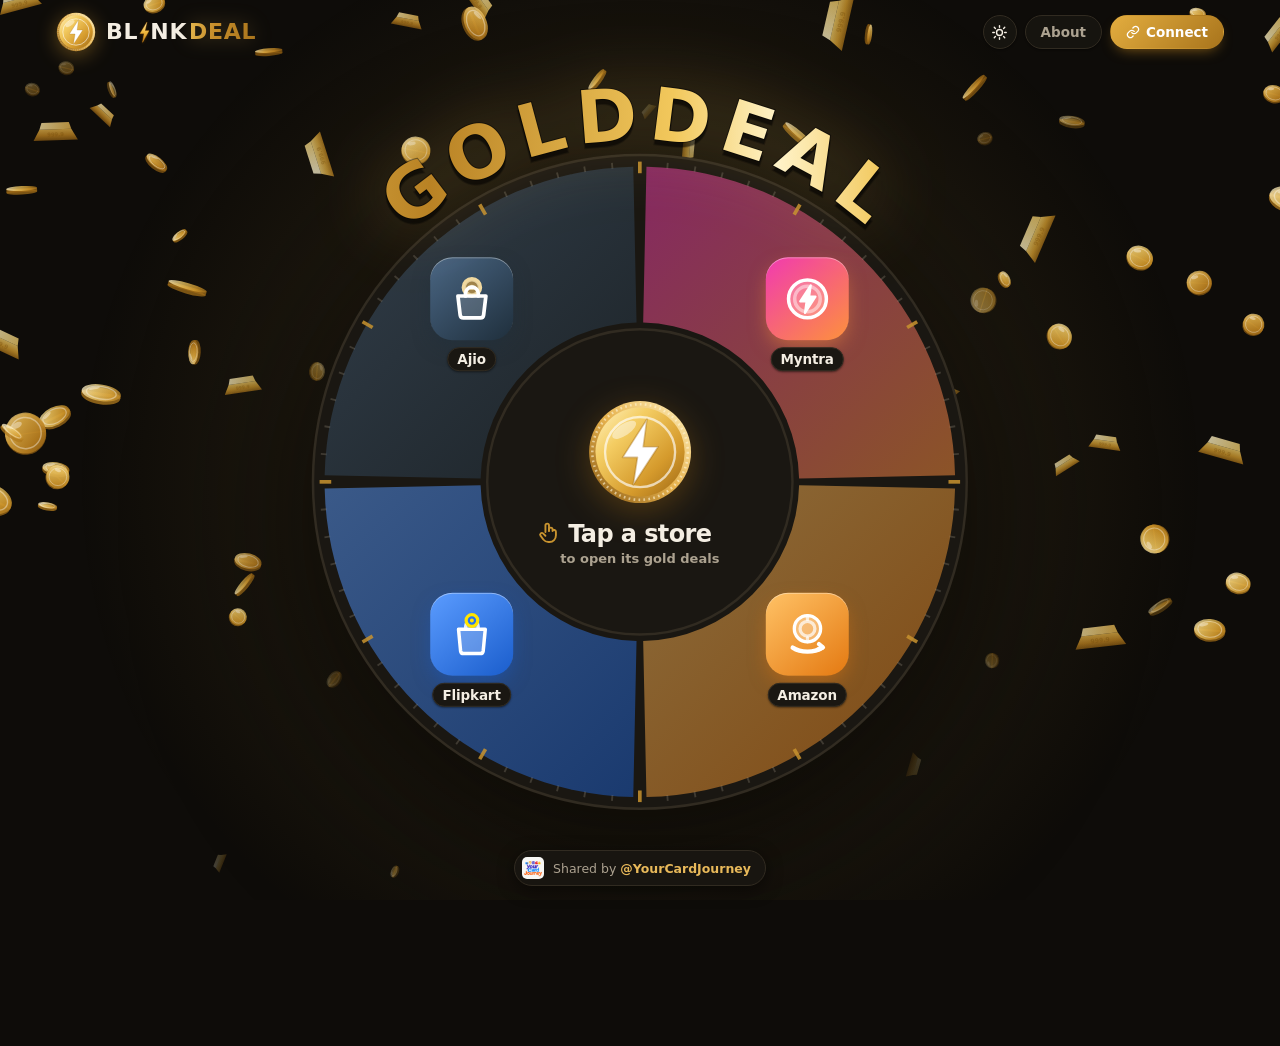
==== commit 83102905: "Dark by default everywhere, with a light/dark toggle that remembers Co-Authored-By: Claude Opus 5.5 " ====
--- a/index.html
+++ b/index.html
@@ -6,8 +6,7 @@
 <title>BlinkDeal</title>
 <meta name="description" content="Credit card gold deals, unlocked in a blink. Credit card offers, coupons and flash deals on gold coins from Myntra, Amazon, Flipkart and Ajio on one wheel – see which gold coins beat today's gold rate.">
 <link rel="canonical" href="https://blinkdeal.live/">
-<meta name="theme-color" content="#fbf8f1" media="(prefers-color-scheme: light)">
-<meta name="theme-color" content="#0e0c09" media="(prefers-color-scheme: dark)">
+<meta name="theme-color" content="#0e0c09">
 
 <!-- What a shared link shows (WhatsApp, Telegram, X, LinkedIn, iMessage). -->
 <meta property="og:type" content="website">
@@ -66,12 +65,11 @@
 <link rel="stylesheet" href="https://rsms.me/inter/inter.css">
 <link rel="stylesheet" href="style.css">
 <script>
-  // The page follows the device's own light/dark setting - no toggle.
+  // Dark by default for everyone; a visitor who picked light keeps light.
   (function () {
-    var m = matchMedia("(prefers-color-scheme: dark)"), d = document.documentElement;
-    function set() { d.setAttribute("data-theme", m.matches ? "dark" : "light"); }
-    set();
-    if (m.addEventListener) m.addEventListener("change", set);
+    var t = "dark";
+    try { if (localStorage.getItem("bdlive.theme") === "light") t = "light"; } catch (e) {}
+    document.documentElement.setAttribute("data-theme", t);
   })();
 </script>
 </head>
@@ -112,6 +110,10 @@
     </span>
   </a>
   <nav class="top-links">
+    <button class="theme-btn" id="themeBtn" type="button" aria-label="Switch to light">
+    <svg class="sun" viewBox="0 0 24 24" fill="none" stroke="currentColor" stroke-width="2" stroke-linecap="round"><circle cx="12" cy="12" r="4.2"/><path d="M12 2.5v2.2M12 19.3v2.2M4.6 4.6l1.6 1.6M17.8 17.8l1.6 1.6M2.5 12h2.2M19.3 12h2.2M4.6 19.4l1.6-1.6M17.8 6.2l1.6-1.6"/></svg>
+    <svg class="moon" viewBox="0 0 24 24" fill="none" stroke="currentColor" stroke-width="2" stroke-linejoin="round"><path d="M20 14.5A8.5 8.5 0 1 1 9.5 4a6.8 6.8 0 0 0 10.5 10.5z"/></svg>
+  </button>
     <a class="about-pill" href="about/">About</a>
     <a class="about-pill connect" href="https://yourcardjourney.store/social.html">
       <svg viewBox="0 0 24 24" fill="none" stroke="currentColor" stroke-width="2.2" stroke-linecap="round" stroke-linejoin="round" aria-hidden="true"><path d="M10 13a5 5 0 0 0 7.5.5l3-3a5 5 0 0 0-7-7l-1.7 1.7"/><path d="M14 11a5 5 0 0 0-7.5-.5l-3 3a5 5 0 0 0 7 7l1.7-1.7"/></svg>
@@ -183,6 +185,7 @@
 
 <script src="hoard.js"></script>
 <script src="app.js"></script>
+<script src="theme.js"></script>
 <script src="analytics.js"></script>
 </body>
 </html>
--- a/style.css
+++ b/style.css
@@ -126,6 +126,19 @@
   92%, 100% { background-position: 0% 0; }
 }
 
+/* Light / dark switch. Dark is the default; the icon shows where a tap goes. */
+.theme-btn {
+  width: 34px; height: 34px; flex: none; border-radius: 50%;
+  display: grid; place-items: center; cursor: pointer; padding: 0;
+  color: var(--m3-on-surface); background: color-mix(in srgb, var(--m3-surface-1) 80%, transparent);
+  border: 1px solid var(--m3-outline-var); box-shadow: var(--shadow-1);
+  transition: transform .2s, box-shadow .2s;
+}
+.theme-btn:hover { transform: translateY(-1px) rotate(-12deg); }
+.theme-btn svg { width: 17px; height: 17px; }
+html[data-theme="dark"] .theme-btn .moon,
+html:not([data-theme="dark"]) .theme-btn .sun { display: none; }
+
 /* A quiet way to the About page - never louder than the wheel. */
 .about-pill {
   display: inline-flex; align-items: center; height: 34px; padding: 0 15px; border-radius: 999px;
@@ -367,6 +380,8 @@
   .brand { gap: 7px; }
   .brand-mark { width: 32px; height: 32px; }
   .wm { font-size: 18px; }
-  .top-links { gap: 6px; }
-  .about-pill { height: 31px; padding: 0 11px; font-size: 12.5px; }
-}
+  .top-links { gap: 5px; }
+  .about-pill { height: 31px; padding: 0 9px; font-size: 12.5px; }
+  .about-pill.connect svg { display: none; }
+  .theme-btn { width: 31px; height: 31px; }
+}
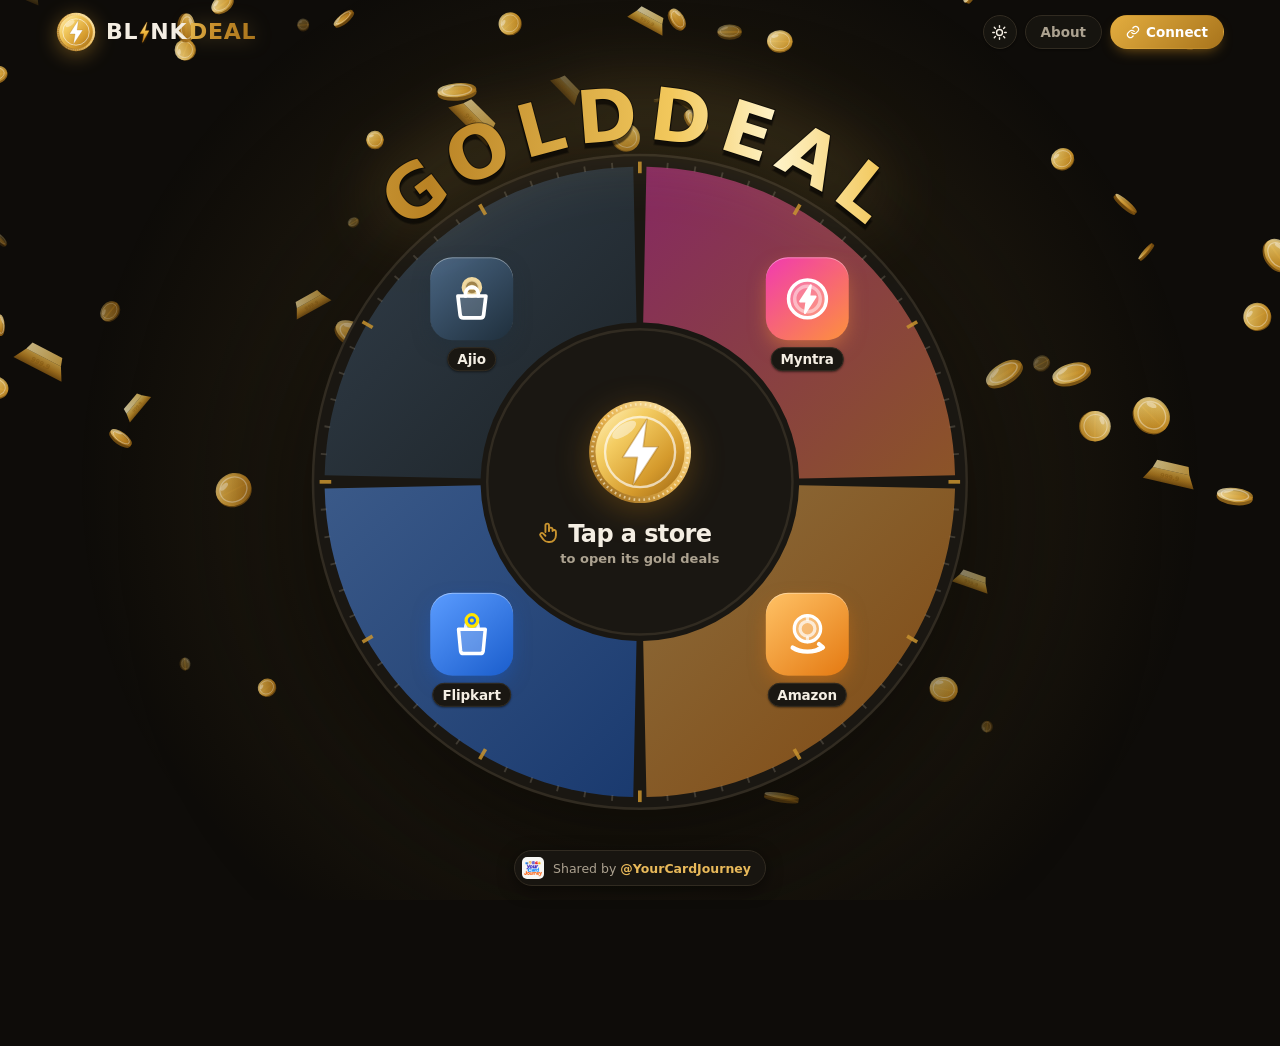
==== commit 36b49feb: "Phones: theme switch becomes a pill beside the credit pill Co-Authored-By: Claude Opus 5.5 <noreply@" ====
--- a/index.html
+++ b/index.html
@@ -110,7 +110,7 @@
     </span>
   </a>
   <nav class="top-links">
-    <button class="theme-btn" id="themeBtn" type="button" aria-label="Switch to light">
+    <button class="theme-btn" id="themeBtn" data-theme-toggle type="button" aria-label="Switch to light">
     <svg class="sun" viewBox="0 0 24 24" fill="none" stroke="currentColor" stroke-width="2" stroke-linecap="round"><circle cx="12" cy="12" r="4.2"/><path d="M12 2.5v2.2M12 19.3v2.2M4.6 4.6l1.6 1.6M17.8 17.8l1.6 1.6M2.5 12h2.2M19.3 12h2.2M4.6 19.4l1.6-1.6M17.8 6.2l1.6-1.6"/></svg>
     <svg class="moon" viewBox="0 0 24 24" fill="none" stroke="currentColor" stroke-width="2" stroke-linejoin="round"><path d="M20 14.5A8.5 8.5 0 1 1 9.5 4a6.8 6.8 0 0 0 10.5 10.5z"/></svg>
   </button>
@@ -181,6 +181,11 @@
     <img src="yourcardjourney.png" alt="" onerror="this.style.display='none'">
     <span>Shared by <a class="handle" href="https://yourcardjourney.store" rel="noopener">@YourCardJourney</a></span>
   </span>
+  <!-- On phones the theme switch lives here, dressed like the credit pill beside it. -->
+  <button class="credit-pill theme-pill" data-theme-toggle type="button" aria-label="Switch to light">
+    <svg class="sun" viewBox="0 0 24 24" fill="none" stroke="currentColor" stroke-width="2" stroke-linecap="round"><circle cx="12" cy="12" r="4.2"/><path d="M12 2.5v2.2M12 19.3v2.2M4.6 4.6l1.6 1.6M17.8 17.8l1.6 1.6M2.5 12h2.2M19.3 12h2.2M4.6 19.4l1.6-1.6M17.8 6.2l1.6-1.6"/></svg>
+    <svg class="moon" viewBox="0 0 24 24" fill="none" stroke="currentColor" stroke-width="2" stroke-linejoin="round"><path d="M20 14.5A8.5 8.5 0 1 1 9.5 4a6.8 6.8 0 0 0 10.5 10.5z"/></svg>
+  </button>
 </footer>
 
 <script src="hoard.js"></script>
--- a/style.css
+++ b/style.css
@@ -136,8 +136,8 @@
 }
 .theme-btn:hover { transform: translateY(-1px) rotate(-12deg); }
 .theme-btn svg { width: 17px; height: 17px; }
-html[data-theme="dark"] .theme-btn .moon,
-html:not([data-theme="dark"]) .theme-btn .sun { display: none; }
+html[data-theme="dark"] [data-theme-toggle] .moon,
+html:not([data-theme="dark"]) [data-theme-toggle] .sun { display: none; }
 
 /* A quiet way to the About page - never louder than the wheel. */
 .about-pill {
@@ -346,7 +346,7 @@
 /* ---- Credit ----------------------------------------------------------- */
 .site-credit {
   position: fixed; left: 0; right: 0; bottom: calc(14px + env(safe-area-inset-bottom)); z-index: 3;
-  display: flex; justify-content: center; pointer-events: none;
+  display: flex; justify-content: center; align-items: stretch; gap: 8px; pointer-events: none;
   animation: fadeUp .8s 1.2s both;
 }
 .credit-pill {
@@ -374,14 +374,33 @@
   *, *::before, *::after { animation: none !important; transition: none !important; }
 }
 
+/* Phones: four controls in one top row is a squeeze. The theme switch moves
+   down beside the credit pill, in the same pill, so the two read as a pair;
+   the top bar keeps the name, About and Connect at full size. */
+.theme-pill { display: none; }
+@media (max-width: 600px) {
+  .top-links .theme-btn { display: none; }
+  .theme-pill {
+    display: inline-flex; justify-content: center; cursor: pointer;
+    align-self: stretch; padding: 0 14px; gap: 0;
+    color: var(--m3-on-surface); font: inherit;
+  }
+  .theme-pill svg { width: 18px; height: 18px; }
+  .theme-pill:active { transform: scale(.96); }
+}
+
 /* Small phones: the name and both pills must share one row. */
 @media (max-width: 400px) {
   .topbar { padding-left: 12px; padding-right: 12px; }
   .brand { gap: 7px; }
   .brand-mark { width: 32px; height: 32px; }
   .wm { font-size: 18px; }
-  .top-links { gap: 5px; }
-  .about-pill { height: 31px; padding: 0 9px; font-size: 12.5px; }
+  .top-links { gap: 6px; }
+  .about-pill { height: 32px; padding: 0 12px; font-size: 13px; }
+}
+/* Very narrow phones: keep the credit pill clear of the corner switch. */
+@media (max-width: 360px) {
+  .credit-pill:not(.theme-pill) { font-size: 11.5px; padding-right: 11px; }
+  .about-pill { padding: 0 10px; }
   .about-pill.connect svg { display: none; }
-  .theme-btn { width: 31px; height: 31px; }
-}
+}
